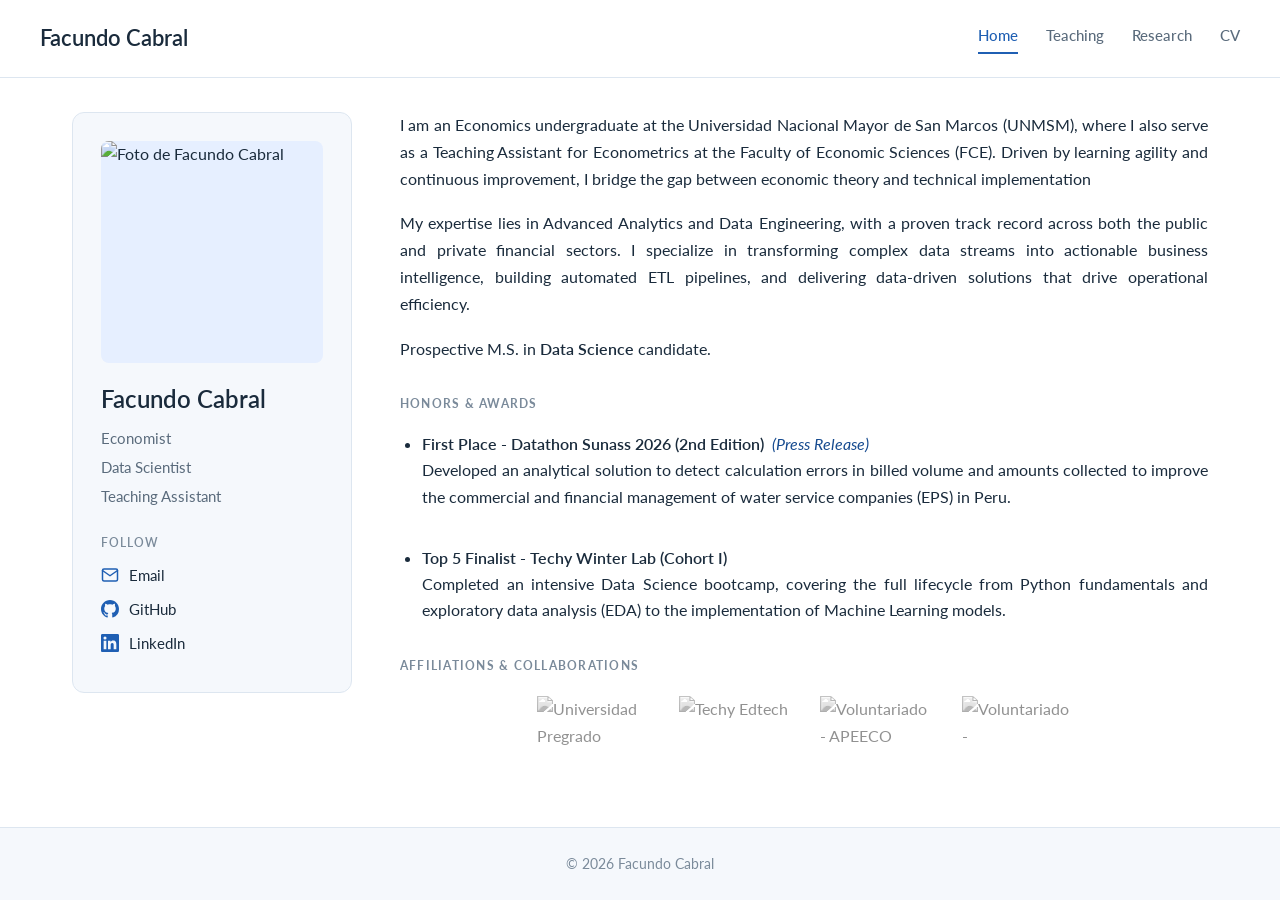
==== index.html @ e1117934 "feat: july update" ====
<!DOCTYPE html>
<html lang="es">
<head>
  <meta charset="UTF-8">
  <meta name="viewport" content="width=device-width, initial-scale=1.0">
  <title> Facundo Cabral</title>
  <meta name="description" content="Portfolio académico de Facundo Cabral. Investigación en Economía, Econometría y Machine Learning.">
  <link rel="icon" type="image/svg+xml" href="assets/favicon.png">
  <link rel="stylesheet" href="assets/css/styles.css">
</head>
<body>

  <header class="site-header">
    <div class="header-inner">
      <a href="index.html" class="site-title">Facundo Cabral</a>
      <nav class="site-nav">
        <a href="index.html" class="active">Home</a>
        <a href="teaching.html">Teaching</a>
        <a href="research.html">Research</a>
        <!--<a href="software.html">Software</a>-->
        <!--<a href="posts.html">Posts</a>-->
        <a href="cv.html">CV</a>
      </nav>
    </div>
  </header>

  <main class="page">

    <!-- ========== Sidebar ========== -->
    <aside class="sidebar">
      <div class="sidebar-photo">
        <img src="assets/images/profile.jpg" alt="Foto de Facundo Cabral">
      </div>
      <h2 class="sidebar-name">Facundo Cabral</h2>
      <ul class="sidebar-tags">
        <li>Economist</li>
        <li>Data Scientist</li>
        <li>Teaching Assistant</li>
      </ul>

      <div class="sidebar-section-label">Follow</div>
      <ul class="sidebar-links">
        <li>
          <a href="mailto:facundo.cabral.val@gmail.com">
            <svg viewBox="0 0 24 24" fill="none" stroke="currentColor" stroke-width="2" stroke-linecap="round" stroke-linejoin="round"><path d="M4 4h16c1.1 0 2 .9 2 2v12c0 1.1-.9 2-2 2H4c-1.1 0-2-.9-2-2V6c0-1.1.9-2 2-2z"/><polyline points="22,6 12,13 2,6"/></svg>
            Email
          </a>
        </li>
        <li>
          <a href="https://github.com/facundocabralvaldivia" target="_blank" rel="noopener">
            <svg viewBox="0 0 24 24" fill="currentColor"><path d="M12 0C5.37 0 0 5.37 0 12c0 5.31 3.435 9.795 8.205 11.385.6.105.825-.255.825-.57 0-.285-.015-1.23-.015-2.235-3.015.555-3.795-.735-4.035-1.41-.135-.345-.72-1.41-1.23-1.695-.42-.225-1.02-.78-.015-.795.945-.015 1.62.87 1.845 1.23 1.08 1.815 2.805 1.305 3.495.99.105-.78.42-1.305.765-1.605-2.67-.3-5.46-1.335-5.46-5.925 0-1.305.465-2.385 1.23-3.225-.12-.3-.54-1.53.12-3.18 0 0 1.005-.315 3.3 1.23.96-.27 1.98-.405 3-.405s2.04.135 3 .405c2.295-1.56 3.3-1.23 3.3-1.23.66 1.65.24 2.88.12 3.18.765.84 1.23 1.905 1.23 3.225 0 4.605-2.805 5.625-5.475 5.925.435.375.81 1.095.81 2.22 0 1.605-.015 2.895-.015 3.3 0 .315.225.69.825.57A12.02 12.02 0 0024 12c0-6.63-5.37-12-12-12z"/></svg>
            GitHub
          </a>
        </li>
        <li>
          <a href="https://www.linkedin.com/in/facundocabral/" target="_blank" rel="noopener">
            <svg viewBox="0 0 24 24" fill="currentColor"><path d="M20.447 20.452h-3.554v-5.569c0-1.328-.027-3.037-1.852-3.037-1.853 0-2.136 1.445-2.136 2.939v5.667H9.351V9h3.414v1.561h.046c.477-.9 1.637-1.85 3.37-1.85 3.601 0 4.267 2.37 4.267 5.455v6.286zM5.337 7.433a2.062 2.062 0 01-2.063-2.065 2.063 2.063 0 112.063 2.065zm1.782 13.019H3.555V9h3.564v11.452zM22.225 0H1.771C.792 0 0 .774 0 1.729v20.542C0 23.227.792 24 1.771 24h20.451C23.2 24 24 23.227 24 22.271V1.729C24 .774 23.2 0 22.222 0h.003z"/></svg>
            LinkedIn
          </a>
        </li>
      </ul>
    </aside>

    <!-- ========== Content ========== -->
    <section class="content">
      <p>
        I am an Economics undergraduate at the Universidad Nacional Mayor de San Marcos (UNMSM), where I also serve as a Teaching Assistant for Econometrics at the Faculty of Economic Sciences (FCE). Driven by learning agility and continuous improvement, I bridge the gap between economic theory and technical implementation
      </p>
      <p>
        My expertise lies in Advanced Analytics and Data Engineering, with a proven track record across both the public and private financial sectors. I specialize in transforming complex data streams into actionable business intelligence, building automated ETL pipelines, and delivering data-driven solutions that drive operational efficiency.
      </p>
      <p>
        Prospective M.S. in <strong>Data Science</strong> candidate.
      </p>

      <div class="section-label">Honors &amp; Awards</div>

      <ul class="achievements-list">
        <li>
          <strong>First Place - Datathon Sunass 2026 (2nd Edition)</strong> 
          <a href="https://www.gob.pe/institucion/sunass/noticias/1386141-datathon-sunass-talento-universitario-crea-soluciones-inteligentes-para-mejorar-el-servicio-de-agua-potable" 
             target="new" 
             rel="noopener" 
             style="text-decoration: none; color: #154a8f; margin-left: 4px;">
             <em>(Press Release)</em>
          </a>
          <br>
          Developed an analytical solution to detect calculation errors in billed volume and amounts collected to improve the commercial and financial management of water service companies (EPS) in Peru.
        </li>
        
        <br> <li>
          <strong>Top 5 Finalist - Techy Winter Lab (Cohort I)</strong><br>
          Completed an intensive Data Science bootcamp, covering the full lifecycle from Python fundamentals and exploratory data analysis (EDA) to the implementation of Machine Learning models.
        </li>
      </ul>  
      


      <div class="section-label">Affiliations &amp; Collaborations</div>
      <div class="affiliations">
        <a  href="https://www.unmsm.edu.pe/" target="_blank" rel="noopener noreferrer">
          <img src="assets/images/unmsm.svg" class="affiliation-logo" alt="Universidad Pregrado">
        </a>
        <a href="https://www.linkedin.com/company/techyedtech/" target="_blank" rel="noopener noreferrer">
          <img src="assets/images/techyedtech.jpg" class="affiliation-logo" alt="Techy Edtech">
        </a>
        <a href="https://apeeco.org.pe/" target="_blank" rel="noopener noreferrer">
          <img src="assets/images/apeeco.png" class="affiliation-logo" alt="Voluntariado - APEECO">
        </a>
        <a href="https://www.linkedin.com/company/econozcamonosfce/" target="_blank" rel="noopener noreferrer">
          <img src="assets/images/econozcamonosfce.jpg" class="affiliation-logo" alt="Voluntariado - Econozcamonos">
        </a>

      </div>
    </section>

  </main>

  <footer class="site-footer">
    &copy; 2026 Facundo Cabral
  </footer>

</body>
</html>
---- assets/css/styles.css ----
@import url("https://fonts.googleapis.com/css2?family=Lato:ital,wght@0,300;0,400;0,700;0,900;1,300;1,400;1,700&display=swap");

/* =========================================================
   Portfolio – Professional Blue Theme
   ========================================================= */

:root {
  --color-bg: #ffffff;
  --color-surface: #f5f8fc;
  --color-surface-alt: #eef3fa;
  --color-border: #dde6f0;
  --color-text: #1a2b3c;
  --color-text-muted: #5a6b7c;
  --color-text-soft: #7a8a9a;
  --color-accent: #1f5fb3;
  --color-accent-hover: #154a8f;
  --color-accent-soft: #e6efff;

  --font-serif: "Lato", -apple-system, BlinkMacSystemFont, "Segoe UI", sans-serif;
  --font-sans: "Lato", -apple-system, BlinkMacSystemFont, "Segoe UI", sans-serif;
  --font-mono: "Lato", -apple-system, BlinkMacSystemFont, "Segoe UI", sans-serif;

  --max-width: 1200px;
  --sidebar-width: 280px;

  --radius-sm: 4px;
  --radius-md: 8px;
  --radius-lg: 12px;

  --shadow-sm: 0 1px 2px rgba(26, 43, 60, 0.04);
  --shadow-md: 0 4px 12px rgba(26, 43, 60, 0.08);

  --site-header-h: 4.5rem;
  --site-footer-h: 4.25rem;
}

* {
  box-sizing: border-box;
}

html {
  height: 100%;
  overflow: hidden;
  scroll-behavior: smooth;
}

body {
  margin: 0;
  padding: 0;
  height: 100%;
  overflow: hidden;
  font-family: var(--font-sans);
  font-size: 16px;
  line-height: 1.65;
  color: var(--color-text);
  background-color: var(--color-bg);
  -webkit-font-smoothing: antialiased;
  -moz-osx-font-smoothing: grayscale;
}

main {
  position: fixed;
  top: var(--site-header-h);
  bottom: var(--site-footer-h);
  left: 0;
  right: 0;
  overflow-y: auto;
  overscroll-behavior: contain;
}

/* =========================================================
   Typography
   ========================================================= */

h1, h2, h3, h4, h5, h6 {
  font-family: var(--font-serif);
  font-weight: 600;
  color: var(--color-text);
  margin-top: 0;
  line-height: 1.3;
}

h1 { font-size: 2rem; margin-bottom: 1rem; }
h2 { font-size: 1.6rem; margin-bottom: 0.85rem; }
h3 { font-size: 1.25rem; margin-bottom: 0.6rem; }
h4 { font-size: 1.05rem; margin-bottom: 0.5rem; }

p {
  margin: 0 0 1.1rem;
  text-align: justify;
}

a {
  color: var(--color-accent);
  text-decoration: none;
  border-bottom: 1px solid transparent;
  transition: color 0.15s ease, border-color 0.15s ease;
}

a:hover {
  color: var(--color-accent-hover);
  border-bottom-color: var(--color-accent-hover);
}

code {
  font-family: var(--font-mono);
  font-size: 0.9em;
  background: var(--color-surface);
  padding: 0.15em 0.4em;
  border-radius: var(--radius-sm);
  color: var(--color-text);
}

ul {
  padding-left: 1.4rem;
  margin: 0 0 1.1rem;
  text-align: justify;
}

ul li {
  margin-bottom: 0.5rem;
}

em { font-style: italic; }
strong { font-weight: 600; }

/* =========================================================
   Layout
   ========================================================= */

.site-header {
  position: fixed;
  top: 0;
  left: 0;
  right: 0;
  border-bottom: 1px solid var(--color-border);
  padding: 1.25rem 2rem;
  z-index: 100;
  backdrop-filter: blur(8px);
  background: rgba(255, 255, 255, 0.92);
}

.header-inner {
  max-width: var(--max-width);
  margin: 0 auto;
  display: flex;
  align-items: center;
  justify-content: space-between;
  gap: 1.5rem;
}

.site-title {
  font-family: var(--font-serif);
  font-size: 1.4rem;
  font-weight: 600;
  color: var(--color-text);
  border-bottom: none;
}

.site-title:hover {
  color: var(--color-accent);
  border-bottom: none;
}

.site-nav {
  display: flex;
  gap: 1.75rem;
}

.site-nav a {
  color: var(--color-text-muted);
  font-size: 0.95rem;
  font-weight: 500;
  border-bottom: 2px solid transparent;
  padding-bottom: 0.25rem;
}

.site-nav a:hover,
.site-nav a.active {
  color: var(--color-accent);
  border-bottom-color: var(--color-accent);
}

/* Main wrapper */

.page {
  max-width: var(--max-width);
  margin: 0 auto;
  padding: 2.5rem 2rem 4rem;
  display: grid;
  grid-template-columns: var(--sidebar-width) 1fr;
  gap: 3rem;
}

.page-single {
  max-width: 900px;
  margin: 0 auto;
  padding: 2.5rem 2rem 4rem;
}

/* =========================================================
   Sidebar
   ========================================================= */

.sidebar {
  background: var(--color-surface);
  border: 1px solid var(--color-border);
  border-radius: var(--radius-lg);
  padding: 1.75rem;
  position: sticky;
  top: 0;
  align-self: start;
}

.sidebar-photo {
  width: 100%;
  aspect-ratio: 1;
  border-radius: var(--radius-md);
  background: var(--color-accent-soft);
  margin-bottom: 1.25rem;
  overflow: hidden;
  display: block;
}

.sidebar-photo img {
  width: 100%;
  height: 100%;
  object-fit: cover;
  display: block;
}

.sidebar-name {
  font-family: var(--font-serif);
  font-size: 1.5rem;
  font-weight: 600;
  margin: 0 0 0.75rem;
  color: var(--color-text);
}

.sidebar-tags {
  list-style: none;
  padding: 0;
  margin: 0 0 1.5rem;
  font-size: 0.95rem;
  color: var(--color-text-muted);
}

.sidebar-tags li {
  margin-bottom: 0.25rem;
}

.sidebar-section-label {
  font-size: 0.75rem;
  font-weight: 600;
  letter-spacing: 0.08em;
  text-transform: uppercase;
  color: var(--color-text-soft);
  margin-bottom: 0.6rem;
}

.sidebar-links {
  list-style: none;
  padding: 0;
  margin: 0;
}

.sidebar-links li {
  margin-bottom: 0.55rem;
}

.sidebar-links a {
  display: flex;
  align-items: center;
  gap: 0.6rem;
  color: var(--color-text);
  font-size: 0.95rem;
  border-bottom: none;
}

.sidebar-links a:hover {
  color: var(--color-accent);
}

.sidebar-links svg {
  width: 18px;
  height: 18px;
  flex-shrink: 0;
  color: var(--color-accent);
}

/* =========================================================
   Content
   ========================================================= */

.content {
  min-width: 0;
}

.content p {
  font-size: 1.02rem;
  color: var(--color-text);
}

.section {
  margin-bottom: 3rem;
}

.section-label {
  font-size: 0.78rem;
  font-weight: 700;
  letter-spacing: 0.1em;
  text-transform: uppercase;
  color: var(--color-text-soft);
  margin: 2rem 0 1rem;
}

/* Affiliations row */

.affiliations {
  display: flex;
  flex-wrap: wrap;
  align-items: center;
  justify-content: center;
  gap: 2rem;
  margin-top: 20px;
}

/* Agregamos esto para quitar la línea del enlace */
.affiliations a {
  text-decoration: none;
  border-bottom: none;
  display: inline-block;
}

.affiliation-logo {
  height: 56px;
  width: auto;
  max-width: 110px;
  object-fit: contain;
  opacity: 0.65;
  filter: grayscale(100%);
  transition: opacity 0.2s, filter 0.2s, transform 0.2s;
  /* Asegura que no haya bordes fantasmas */
  border: none; 
  display: block; 
}

.affiliation-logo:hover {
  opacity: 1;
  filter: grayscale(0%);
  transform: scale(1.05); /* Un ligero toque para que se sienta interactivo */
}

/* Card list (papers, posts, software) */

.card-list {
  list-style: none;
  padding: 0;
  margin: 0;
  display: flex;
  flex-direction: column;
  gap: 1.25rem;
}

.card {
  background: var(--color-bg);
  border: 1px solid var(--color-border);
  border-radius: var(--radius-md);
  padding: 1.5rem 1.75rem;
  transition: border-color 0.2s, box-shadow 0.2s;
}

.card:hover {
  border-color: var(--color-accent);
  box-shadow: var(--shadow-md);
}

.card-meta {
  font-size: 0.85rem;
  color: var(--color-text-soft);
  margin-bottom: 0.5rem;
  display: flex;
  flex-wrap: wrap;
  gap: 0.75rem;
}

.card-meta .badge {
  background: var(--color-accent-soft);
  color: var(--color-accent-hover);
  padding: 0.15rem 0.55rem;
  border-radius: 999px;
  font-size: 0.75rem;
  font-weight: 600;
  text-transform: uppercase;
  letter-spacing: 0.05em;
}

.card-title {
  font-family: var(--font-serif);
  font-size: 1.15rem;
  font-weight: 600;
  margin: 0 0 0.5rem;
  color: var(--color-text);
}

.card-subtitle {
  font-size: 0.95rem;
  color: var(--color-text-muted);
  margin: 0 0 0.75rem;
  font-style: italic;
}

.card-description {
  font-size: 0.95rem;
  color: var(--color-text-muted);
  margin: 0 0 0.75rem;
}

.card-actions {
  display: flex;
  flex-wrap: wrap;
  gap: 0.5rem;
  margin-top: 0.75rem;
}

.btn {
  display: inline-block;
  padding: 0.4rem 0.9rem;
  border-radius: var(--radius-sm);
  font-size: 0.85rem;
  font-weight: 500;
  border: 1px solid var(--color-border);
  background: var(--color-bg);
  color: var(--color-text);
  cursor: pointer;
  transition: all 0.15s ease;
  text-decoration: none;
  border-bottom: 1px solid var(--color-border);
}

.btn:hover {
  background: var(--color-accent);
  color: white;
  border-color: var(--color-accent);
}

.btn-primary {
  background: var(--color-accent);
  color: white;
  border-color: var(--color-accent);
}

.btn-primary:hover {
  background: var(--color-accent-hover);
  border-color: var(--color-accent-hover);
  color: white;
}

/* Recent Updates list */

.updates {
  list-style: disc;
  padding-left: 1.4rem;
  margin: 0;
}

.updates li {
  margin-bottom: 0.85rem;
  color: var(--color-text);
  font-size: 1.02rem;
}

/* CV layout */

.cv-block {
  margin-bottom: 2rem;
}

.cv-entry {
  display: grid;
  grid-template-columns: 140px 1fr;
  gap: 1.5rem;
  padding: 1rem 0;
  border-bottom: 1px solid var(--color-border);
}

.cv-entry:last-child {
  border-bottom: none;
}

.cv-date {
  font-size: 0.9rem;
  color: var(--color-text-soft);
  font-weight: 500;
}

.cv-detail h4 {
  margin: 0 0 0.25rem;
  font-family: var(--font-sans);
  font-size: 1.05rem;
  font-weight: 600;
}

.cv-detail .place {
  color: var(--color-text-muted);
  font-size: 0.95rem;
  margin: 0 0 0.4rem;
}

.cv-detail p {
  font-size: 0.95rem;
  color: var(--color-text-muted);
  margin: 0;
}

.cv-description {
  padding-left: 1.2rem; /* Reduce el espacio a la izquierda */
  margin-top: 0.5rem;   /* Espacio entre el nombre del lugar y la lista */
}

.cv-description li {
  font-size: 0.95rem;   /* Tamaño adecuado para descripciones de CV */
  color: var(--color-text-muted);
  margin-bottom: 0.4rem;
  text-align: justify;  /* Mantiene el estilo justificado que pediste */
}

.skills-grid {
  display: grid;
  grid-template-columns: repeat(auto-fill, minmax(200px, 1fr));
  gap: 1rem;
}

.skill-tag {
  background: var(--color-surface);
  border: 1px solid var(--color-border);
  padding: 0.5rem 0.85rem;
  border-radius: var(--radius-sm);
  font-size: 0.9rem;
  color: var(--color-text);
}

/* =========================================================
   Footer
   ========================================================= */

.site-footer {
  position: fixed;
  bottom: 0;
  left: 0;
  right: 0;
  z-index: 100;
  background: var(--color-surface);
  border-top: 1px solid var(--color-border);
  padding: 1.5rem 2rem;
  text-align: center;
  color: var(--color-text-soft);
  font-size: 0.9rem;
}

/* =========================================================
   Responsive
   ========================================================= */

@media (max-width: 900px) {
  :root {
    --site-header-h: 6.5rem;
  }

  .page {
    grid-template-columns: 1fr;
    gap: 2rem;
    padding: 1.5rem 1.25rem 3rem;
  }

  .sidebar {
    position: static;
    max-width: 380px;
    margin: 0 auto;
  }

  .header-inner {
    flex-direction: column;
    gap: 0.75rem;
  }

  .site-nav {
    flex-wrap: wrap;
    justify-content: center;
    gap: 1rem;
  }

  .cv-entry {
    grid-template-columns: 1fr;
    gap: 0.5rem;
  }
}

@media (max-width: 480px) {
  :root {
    --site-header-h: 7rem;
  }

  h1 { font-size: 1.6rem; }
  h2 { font-size: 1.35rem; }
  .site-header { padding: 1rem; }
  .site-title { font-size: 1.2rem; }
}
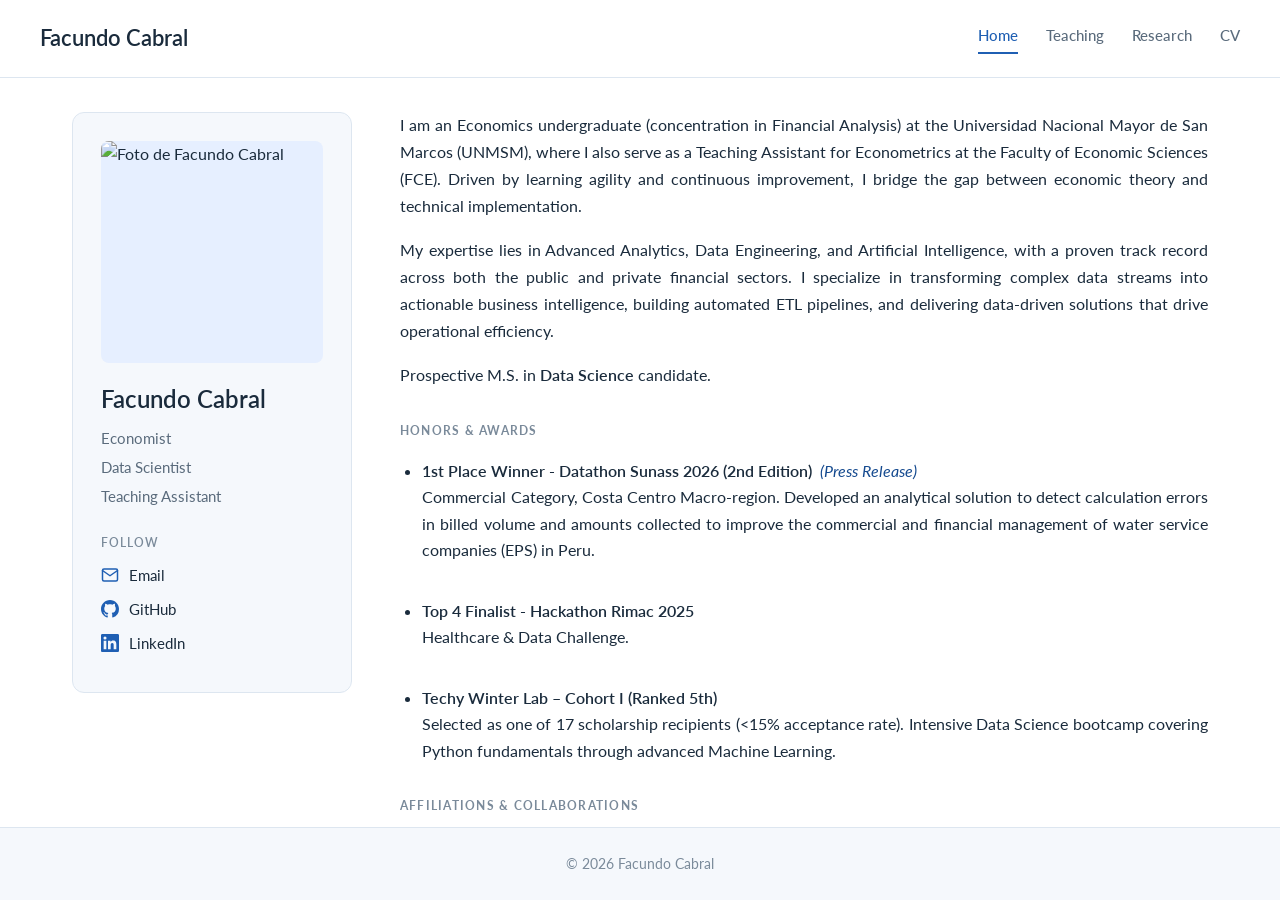
==== commit 1a05ee71: "feat: sync site with updated CVs and fix layout Co-authored-by: Cursor <cursoragent@cursor.com>" ====
--- a/index.html
+++ b/index.html
@@ -64,10 +64,10 @@
     <!-- ========== Content ========== -->
     <section class="content">
       <p>
-        I am an Economics undergraduate at the Universidad Nacional Mayor de San Marcos (UNMSM), where I also serve as a Teaching Assistant for Econometrics at the Faculty of Economic Sciences (FCE). Driven by learning agility and continuous improvement, I bridge the gap between economic theory and technical implementation
+        I am an Economics undergraduate (concentration in Financial Analysis) at the Universidad Nacional Mayor de San Marcos (UNMSM), where I also serve as a Teaching Assistant for Econometrics at the Faculty of Economic Sciences (FCE). Driven by learning agility and continuous improvement, I bridge the gap between economic theory and technical implementation.
       </p>
       <p>
-        My expertise lies in Advanced Analytics and Data Engineering, with a proven track record across both the public and private financial sectors. I specialize in transforming complex data streams into actionable business intelligence, building automated ETL pipelines, and delivering data-driven solutions that drive operational efficiency.
+        My expertise lies in Advanced Analytics, Data Engineering, and Artificial Intelligence, with a proven track record across both the public and private financial sectors. I specialize in transforming complex data streams into actionable business intelligence, building automated ETL pipelines, and delivering data-driven solutions that drive operational efficiency.
       </p>
       <p>
         Prospective M.S. in <strong>Data Science</strong> candidate.
@@ -77,7 +77,7 @@
 
       <ul class="achievements-list">
         <li>
-          <strong>First Place - Datathon Sunass 2026 (2nd Edition)</strong> 
+          <strong>1st Place Winner - Datathon Sunass 2026 (2nd Edition)</strong>
           <a href="https://www.gob.pe/institucion/sunass/noticias/1386141-datathon-sunass-talento-universitario-crea-soluciones-inteligentes-para-mejorar-el-servicio-de-agua-potable" 
              target="new" 
              rel="noopener" 
@@ -85,12 +85,19 @@
              <em>(Press Release)</em>
           </a>
           <br>
-          Developed an analytical solution to detect calculation errors in billed volume and amounts collected to improve the commercial and financial management of water service companies (EPS) in Peru.
+          Commercial Category, Costa Centro Macro-region. Developed an analytical solution to detect calculation errors in billed volume and amounts collected to improve the commercial and financial management of water service companies (EPS) in Peru.
         </li>
-        
-        <br> <li>
-          <strong>Top 5 Finalist - Techy Winter Lab (Cohort I)</strong><br>
-          Completed an intensive Data Science bootcamp, covering the full lifecycle from Python fundamentals and exploratory data analysis (EDA) to the implementation of Machine Learning models.
+
+        <br>
+        <li>
+          <strong>Top 4 Finalist - Hackathon Rimac 2025</strong><br>
+          Healthcare &amp; Data Challenge.
+        </li>
+
+        <br>
+        <li>
+          <strong>Techy Winter Lab – Cohort I (Ranked 5th)</strong><br>
+          Selected as one of 17 scholarship recipients (&lt;15% acceptance rate). Intensive Data Science bootcamp covering Python fundamentals through advanced Machine Learning.
         </li>
       </ul>  
       
--- a/assets/css/styles.css
+++ b/assets/css/styles.css
@@ -66,6 +66,12 @@
   right: 0;
   overflow-y: auto;
   overscroll-behavior: contain;
+  scrollbar-width: none;
+  -ms-overflow-style: none;
+}
+
+main::-webkit-scrollbar {
+  display: none;
 }
 
 /* =========================================================
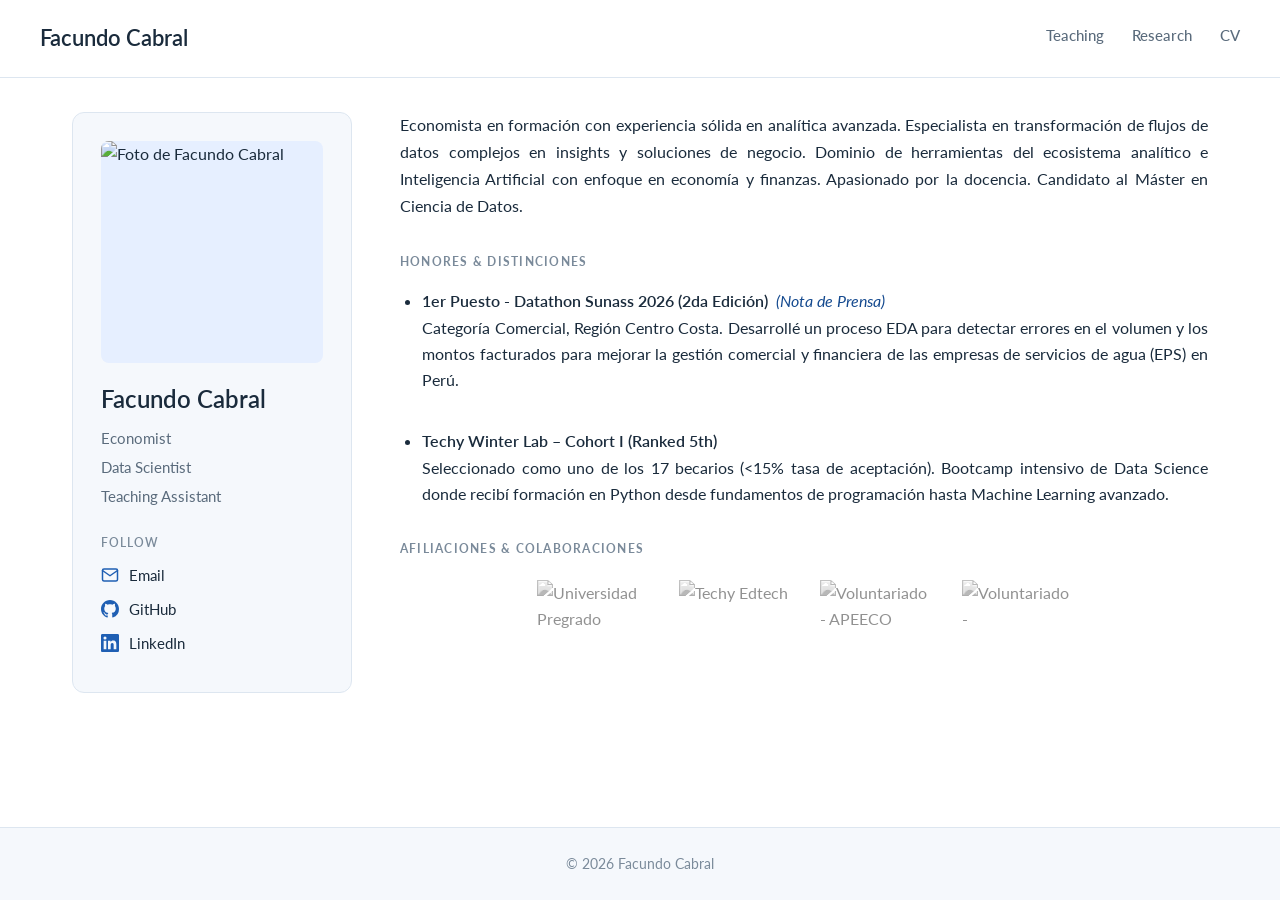
==== commit b40debe2: "feat: use header name as home link and refresh Spanish site copy Co-authored-by: Cursor <cursoragent" ====
--- a/index.html
+++ b/index.html
@@ -14,7 +14,6 @@
     <div class="header-inner">
       <a href="index.html" class="site-title">Facundo Cabral</a>
       <nav class="site-nav">
-        <a href="index.html" class="active">Home</a>
         <a href="teaching.html">Teaching</a>
         <a href="research.html">Research</a>
         <!--<a href="software.html">Software</a>-->
@@ -64,46 +63,34 @@
     <!-- ========== Content ========== -->
     <section class="content">
       <p>
-        I am an Economics undergraduate (concentration in Financial Analysis) at the Universidad Nacional Mayor de San Marcos (UNMSM), where I also serve as a Teaching Assistant for Econometrics at the Faculty of Economic Sciences (FCE). Driven by learning agility and continuous improvement, I bridge the gap between economic theory and technical implementation.
-      </p>
-      <p>
-        My expertise lies in Advanced Analytics, Data Engineering, and Artificial Intelligence, with a proven track record across both the public and private financial sectors. I specialize in transforming complex data streams into actionable business intelligence, building automated ETL pipelines, and delivering data-driven solutions that drive operational efficiency.
-      </p>
-      <p>
-        Prospective M.S. in <strong>Data Science</strong> candidate.
+        Economista en formación con experiencia sólida en analítica avanzada. Especialista en transformación de flujos de datos complejos en insights y soluciones de negocio. Dominio de herramientas del ecosistema analítico e Inteligencia Artificial con enfoque en economía y finanzas. Apasionado por la docencia. Candidato al Máster en Ciencia de Datos.
       </p>
 
-      <div class="section-label">Honors &amp; Awards</div>
+      <div class="section-label">Honores &amp; Distinciones</div>
 
       <ul class="achievements-list">
         <li>
-          <strong>1st Place Winner - Datathon Sunass 2026 (2nd Edition)</strong>
+          <strong>1er Puesto - Datathon Sunass 2026 (2da Edición)</strong>
           <a href="https://www.gob.pe/institucion/sunass/noticias/1386141-datathon-sunass-talento-universitario-crea-soluciones-inteligentes-para-mejorar-el-servicio-de-agua-potable" 
              target="new" 
              rel="noopener" 
              style="text-decoration: none; color: #154a8f; margin-left: 4px;">
-             <em>(Press Release)</em>
+             <em>(Nota de Prensa)</em>
           </a>
           <br>
-          Commercial Category, Costa Centro Macro-region. Developed an analytical solution to detect calculation errors in billed volume and amounts collected to improve the commercial and financial management of water service companies (EPS) in Peru.
-        </li>
-
-        <br>
-        <li>
-          <strong>Top 4 Finalist - Hackathon Rimac 2025</strong><br>
-          Healthcare &amp; Data Challenge.
+          Categoría Comercial, Región Centro Costa. Desarrollé un proceso EDA para detectar errores en el volumen y los montos facturados para mejorar la gestión comercial y financiera de las empresas de servicios de agua (EPS) en Perú.
         </li>
 
         <br>
         <li>
           <strong>Techy Winter Lab – Cohort I (Ranked 5th)</strong><br>
-          Selected as one of 17 scholarship recipients (&lt;15% acceptance rate). Intensive Data Science bootcamp covering Python fundamentals through advanced Machine Learning.
+          Seleccionado como uno de los 17 becarios (&lt;15% tasa de aceptación). Bootcamp intensivo de Data Science donde recibí formación en Python desde fundamentos de programación hasta Machine Learning avanzado.
         </li>
       </ul>  
       
 
 
-      <div class="section-label">Affiliations &amp; Collaborations</div>
+      <div class="section-label">Afiliaciones &amp;  Colaboraciones</div>
       <div class="affiliations">
         <a  href="https://www.unmsm.edu.pe/" target="_blank" rel="noopener noreferrer">
           <img src="assets/images/unmsm.svg" class="affiliation-logo" alt="Universidad Pregrado">
@@ -127,5 +114,22 @@
     &copy; 2026 Facundo Cabral
   </footer>
 
+  <script>
+    // Localhost only: drop leftover PWAs (e.g. Emapica) that hijack Live Server on :5500.
+    (async function clearHijackingServiceWorkers() {
+      if (!/^(127\.0\.0\.1|localhost)$/.test(location.hostname)) return;
+      try {
+        if ('serviceWorker' in navigator) {
+          const regs = await navigator.serviceWorker.getRegistrations();
+          await Promise.all(regs.map(function (r) { return r.unregister(); }));
+        }
+        if ('caches' in window) {
+          const keys = await caches.keys();
+          await Promise.all(keys.map(function (k) { return caches.delete(k); }));
+        }
+      } catch (e) {}
+    })();
+  </script>
+
 </body>
 </html>
